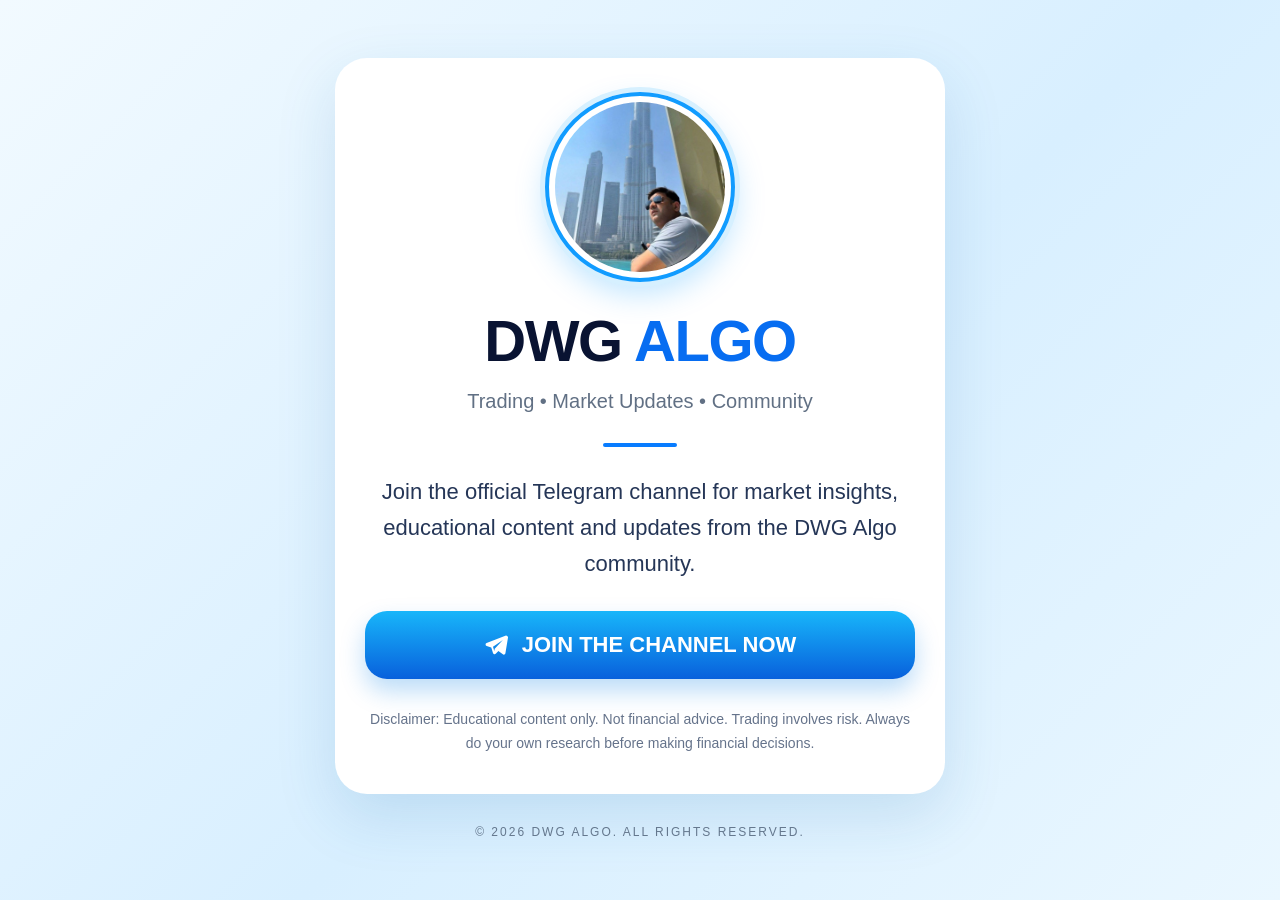
==== index.html @ 002e853b "Add files via upload" ====
<!DOCTYPE html>
<html lang="en">
<head>
  <meta charset="UTF-8" />
  <meta name="viewport" content="width=device-width, initial-scale=1.0" />
  <meta name="theme-color" content="#e9f6ff" />
  <meta name="description" content="Join the DWG Algo Telegram community for market updates and educational content." />
  <title>DWG ALGO | Official Telegram Community</title>
  <style>
    *{box-sizing:border-box}
    body{margin:0;min-height:100vh;font-family:Arial,Helvetica,sans-serif;color:#14213e;background:linear-gradient(135deg,#f2faff 0%,#d8efff 55%,#eaf7ff 100%);display:flex;align-items:center;justify-content:center;padding:36px 16px}
    .wrap{width:min(100%,610px);text-align:center}
    .card{background:#fff;border-radius:32px;padding:34px 30px 38px;box-shadow:0 22px 60px rgba(29,109,171,.15)}
    .avatar-ring{width:190px;height:190px;margin:0 auto 25px;padding:6px;border:4px solid #119cff;border-radius:50%;box-shadow:0 0 0 5px #d6f0ff,0 12px 30px rgba(0,151,255,.25)}
    .avatar{width:100%;height:100%;border-radius:50%;object-fit:cover;object-position:68% 67%}
    h1{font-size:clamp(35px,7vw,58px);margin:0 0 12px;font-weight:900;letter-spacing:-1.5px;color:#091332}
    h1 span{color:#076df1}
    .subtitle{color:#617084;font-size:clamp(15px,3.4vw,20px);line-height:1.5;margin:0}
    .line{height:4px;width:74px;background:#087cff;border-radius:9px;margin:27px auto}
    .description{font-size:clamp(17px,3.8vw,22px);line-height:1.65;margin:0 0 29px;color:#253657}
    .cta{display:flex;align-items:center;justify-content:center;gap:12px;text-decoration:none;background:linear-gradient(180deg,#18b6fa,#0860dc);color:#fff;font-size:clamp(16px,3.7vw,22px);font-weight:800;padding:21px 15px;border-radius:22px;box-shadow:0 12px 24px rgba(0,126,229,.27);transition:transform .15s,box-shadow .15s}
    .cta:hover{transform:translateY(-2px);box-shadow:0 15px 28px rgba(0,126,229,.32)}
    .cta svg{width:26px;height:26px;fill:currentColor;flex-shrink:0}
    .disclaimer{color:#65738b;font-size:14px;line-height:1.7;margin:29px 0 0}
    footer{margin-top:28px;color:#64778d;letter-spacing:2px;font-size:12px;line-height:1.7}
    @media(max-width:440px){body{padding:22px 13px}.card{padding:30px 21px 32px;border-radius:27px}.avatar-ring{width:166px;height:166px}.cta{border-radius:18px;padding:19px 10px}.disclaimer{font-size:12px}}
  </style>
  <!-- Meta Pixel Code -->
  <script>
  !function(f,b,e,v,n,t,s){if(f.fbq)return;n=f.fbq=function(){n.callMethod?n.callMethod.apply(n,arguments):n.queue.push(arguments)};if(!f._fbq)f._fbq=n;n.push=n;n.loaded=!0;n.version='2.0';n.queue=[];t=b.createElement(e);t.async=!0;t.src=v;s=b.getElementsByTagName(e)[0];s.parentNode.insertBefore(t,s)}(window,document,'script','https://connect.facebook.net/en_US/fbevents.js');
  fbq('init','1790759748816930');fbq('track','PageView');
  </script>
  <noscript><img height="1" width="1" style="display:none" src="https://www.facebook.com/tr?id=1790759748816930&amp;ev=PageView&amp;noscript=1" alt="" /></noscript>
  <!-- End Meta Pixel Code -->
</head>
<body>
  <main class="wrap">
    <section class="card">
      <div class="avatar-ring"><img class="avatar" src="profile.jpg" alt="DWG Algo profile" /></div>
      <h1>DWG <span>ALGO</span></h1>
      <p class="subtitle">Trading • Market Updates • Community</p>
      <div class="line"></div>
      <p class="description">Join the official Telegram channel for market insights, educational content and updates from the DWG Algo community.</p>
      <a id="telegram-join" class="cta" href="https://t.me/+jS40Zq1jppdjOWNl" target="_blank" rel="noopener noreferrer" aria-label="Join DWG Algo Telegram channel">
        <svg viewBox="0 0 24 24" aria-hidden="true"><path d="M21.4 3.6a1.6 1.6 0 0 0-1.7-.25L2.4 10.2a1.5 1.5 0 0 0 .1 2.83l4.2 1.37 1.6 5.06a1.5 1.5 0 0 0 2.5.65l2.5-2.55 4.1 3.02a1.5 1.5 0 0 0 2.37-.9l2.4-14.5a1.6 1.6 0 0 0-.77-1.58ZM8.3 13.5l9.1-6.15-7.5 8.05-.4 2.05-1.2-3.95Z"/></svg>
        JOIN THE CHANNEL NOW
      </a>
      <p class="disclaimer">Disclaimer: Educational content only. Not financial advice. Trading involves risk. Always do your own research before making financial decisions.</p>
    </section>
    <footer>© 2026 DWG ALGO. ALL RIGHTS RESERVED.</footer>
  </main>
  <script>
    document.getElementById('telegram-join').addEventListener('click',function(){
      if(typeof fbq==='function') fbq('trackCustom','TelegramJoinClick');
    });
  </script>
</body>
</html>
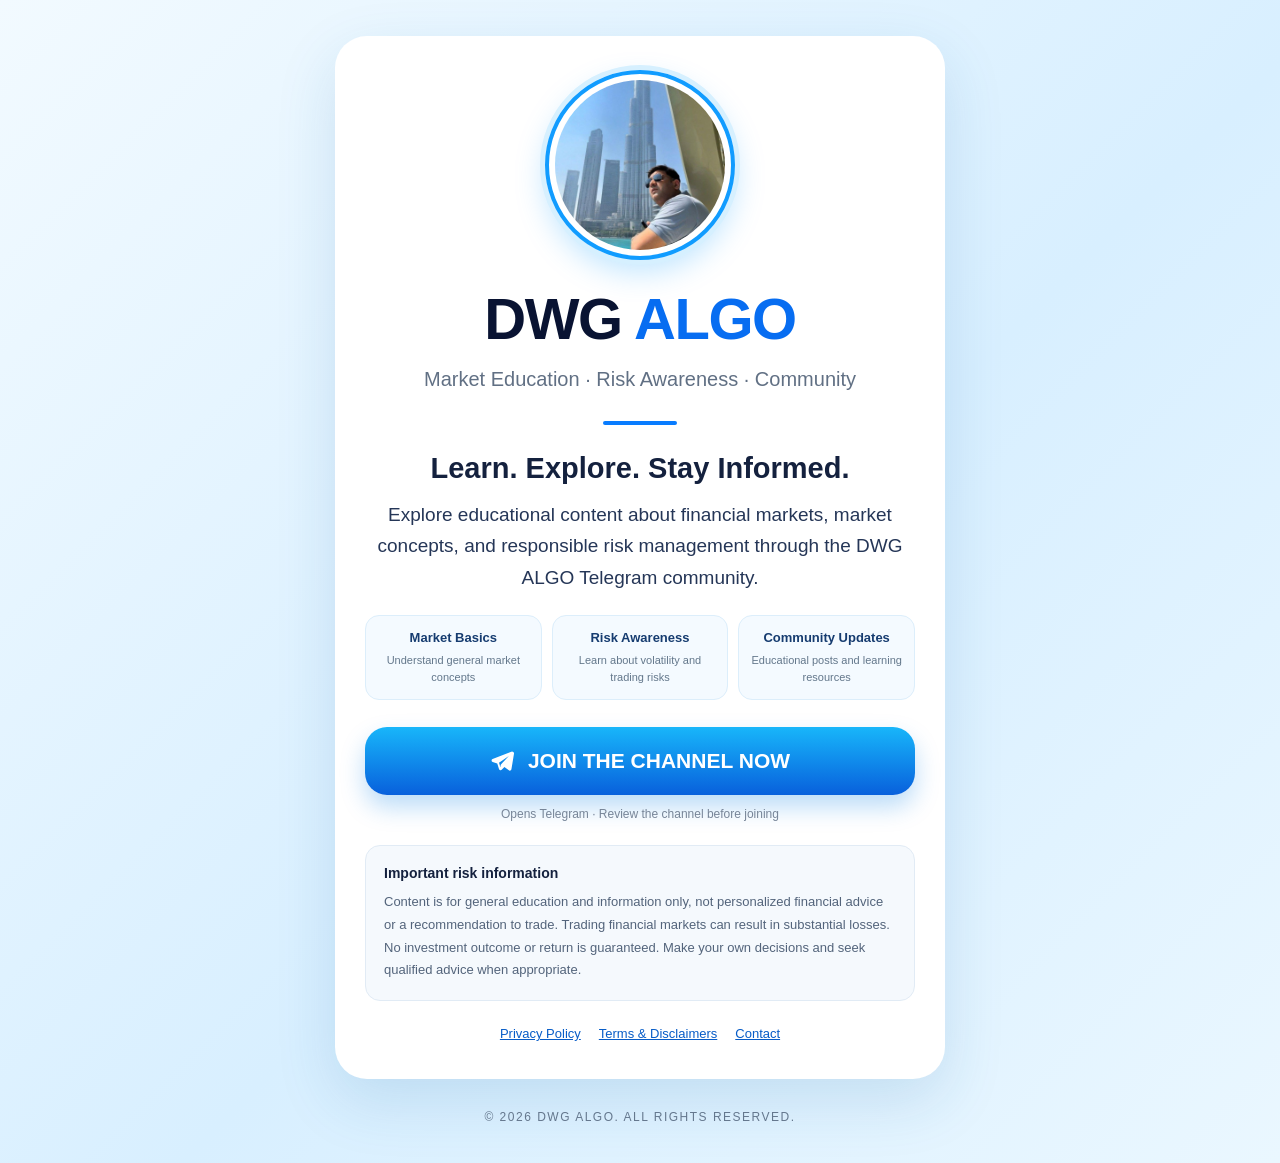
==== commit 576021b7: "Add files via upload" ====
--- a/index.html
+++ b/index.html
@@ -1,58 +1 @@
-<!DOCTYPE html>
-<html lang="en">
-<head>
-  <meta charset="UTF-8" />
-  <meta name="viewport" content="width=device-width, initial-scale=1.0" />
-  <meta name="theme-color" content="#e9f6ff" />
-  <meta name="description" content="Join the DWG Algo Telegram community for market updates and educational content." />
-  <title>DWG ALGO | Official Telegram Community</title>
-  <style>
-    *{box-sizing:border-box}
-    body{margin:0;min-height:100vh;font-family:Arial,Helvetica,sans-serif;color:#14213e;background:linear-gradient(135deg,#f2faff 0%,#d8efff 55%,#eaf7ff 100%);display:flex;align-items:center;justify-content:center;padding:36px 16px}
-    .wrap{width:min(100%,610px);text-align:center}
-    .card{background:#fff;border-radius:32px;padding:34px 30px 38px;box-shadow:0 22px 60px rgba(29,109,171,.15)}
-    .avatar-ring{width:190px;height:190px;margin:0 auto 25px;padding:6px;border:4px solid #119cff;border-radius:50%;box-shadow:0 0 0 5px #d6f0ff,0 12px 30px rgba(0,151,255,.25)}
-    .avatar{width:100%;height:100%;border-radius:50%;object-fit:cover;object-position:68% 67%}
-    h1{font-size:clamp(35px,7vw,58px);margin:0 0 12px;font-weight:900;letter-spacing:-1.5px;color:#091332}
-    h1 span{color:#076df1}
-    .subtitle{color:#617084;font-size:clamp(15px,3.4vw,20px);line-height:1.5;margin:0}
-    .line{height:4px;width:74px;background:#087cff;border-radius:9px;margin:27px auto}
-    .description{font-size:clamp(17px,3.8vw,22px);line-height:1.65;margin:0 0 29px;color:#253657}
-    .cta{display:flex;align-items:center;justify-content:center;gap:12px;text-decoration:none;background:linear-gradient(180deg,#18b6fa,#0860dc);color:#fff;font-size:clamp(16px,3.7vw,22px);font-weight:800;padding:21px 15px;border-radius:22px;box-shadow:0 12px 24px rgba(0,126,229,.27);transition:transform .15s,box-shadow .15s}
-    .cta:hover{transform:translateY(-2px);box-shadow:0 15px 28px rgba(0,126,229,.32)}
-    .cta svg{width:26px;height:26px;fill:currentColor;flex-shrink:0}
-    .disclaimer{color:#65738b;font-size:14px;line-height:1.7;margin:29px 0 0}
-    footer{margin-top:28px;color:#64778d;letter-spacing:2px;font-size:12px;line-height:1.7}
-    @media(max-width:440px){body{padding:22px 13px}.card{padding:30px 21px 32px;border-radius:27px}.avatar-ring{width:166px;height:166px}.cta{border-radius:18px;padding:19px 10px}.disclaimer{font-size:12px}}
-  </style>
-  <!-- Meta Pixel Code -->
-  <script>
-  !function(f,b,e,v,n,t,s){if(f.fbq)return;n=f.fbq=function(){n.callMethod?n.callMethod.apply(n,arguments):n.queue.push(arguments)};if(!f._fbq)f._fbq=n;n.push=n;n.loaded=!0;n.version='2.0';n.queue=[];t=b.createElement(e);t.async=!0;t.src=v;s=b.getElementsByTagName(e)[0];s.parentNode.insertBefore(t,s)}(window,document,'script','https://connect.facebook.net/en_US/fbevents.js');
-  fbq('init','1790759748816930');fbq('track','PageView');
-  </script>
-  <noscript><img height="1" width="1" style="display:none" src="https://www.facebook.com/tr?id=1790759748816930&amp;ev=PageView&amp;noscript=1" alt="" /></noscript>
-  <!-- End Meta Pixel Code -->
-</head>
-<body>
-  <main class="wrap">
-    <section class="card">
-      <div class="avatar-ring"><img class="avatar" src="profile.jpg" alt="DWG Algo profile" /></div>
-      <h1>DWG <span>ALGO</span></h1>
-      <p class="subtitle">Trading • Market Updates • Community</p>
-      <div class="line"></div>
-      <p class="description">Join the official Telegram channel for market insights, educational content and updates from the DWG Algo community.</p>
-      <a id="telegram-join" class="cta" href="https://t.me/+jS40Zq1jppdjOWNl" target="_blank" rel="noopener noreferrer" aria-label="Join DWG Algo Telegram channel">
-        <svg viewBox="0 0 24 24" aria-hidden="true"><path d="M21.4 3.6a1.6 1.6 0 0 0-1.7-.25L2.4 10.2a1.5 1.5 0 0 0 .1 2.83l4.2 1.37 1.6 5.06a1.5 1.5 0 0 0 2.5.65l2.5-2.55 4.1 3.02a1.5 1.5 0 0 0 2.37-.9l2.4-14.5a1.6 1.6 0 0 0-.77-1.58ZM8.3 13.5l9.1-6.15-7.5 8.05-.4 2.05-1.2-3.95Z"/></svg>
-        JOIN THE CHANNEL NOW
-      </a>
-      <p class="disclaimer">Disclaimer: Educational content only. Not financial advice. Trading involves risk. Always do your own research before making financial decisions.</p>
-    </section>
-    <footer>© 2026 DWG ALGO. ALL RIGHTS RESERVED.</footer>
-  </main>
-  <script>
-    document.getElementById('telegram-join').addEventListener('click',function(){
-      if(typeof fbq==='function') fbq('trackCustom','TelegramJoinClick');
-    });
-  </script>
-</body>
-</html>
+<!doctype html><html lang="en"><head><meta charset="utf-8"><meta name="viewport" content="width=device-width,initial-scale=1"><meta name="theme-color" content="#e9f6ff"><meta name="description" content="DWG ALGO educational community: market education, risk awareness, and learning resources."><title>DWG ALGO | Educational Community</title><link rel="stylesheet" href="style.css"><script>!function(f,b,e,v,n,t,s){if(f.fbq)return;n=f.fbq=function(){n.callMethod?n.callMethod.apply(n,arguments):n.queue.push(arguments)};if(!f._fbq)f._fbq=n;n.push=n;n.loaded=!0;n.version='2.0';n.queue=[];t=b.createElement(e);t.async=!0;t.src=v;s=b.getElementsByTagName(e)[0];s.parentNode.insertBefore(t,s)}(window,document,'script','https://connect.facebook.net/en_US/fbevents.js');fbq('init','1790759748816930');fbq('track','PageView');</script><noscript><img height="1" width="1" style="display:none" src="https://www.facebook.com/tr?id=1790759748816930&amp;ev=PageView&amp;noscript=1" alt=""></noscript></head><body><main class="wrap"><section class="card"><div class="avatar-ring"><img class="avatar" src="profile.jpg" alt="DWG ALGO community profile photograph"></div><h1>DWG <span>ALGO</span></h1><p class="subtitle">Market Education · Risk Awareness · Community</p><div class="line"></div><h2>Learn. Explore. Stay Informed.</h2><p class="description">Explore educational content about financial markets, market concepts, and responsible risk management through the DWG ALGO Telegram community.</p><div class="topics"><div><strong>Market Basics</strong><small>Understand general market concepts</small></div><div><strong>Risk Awareness</strong><small>Learn about volatility and trading risks</small></div><div><strong>Community Updates</strong><small>Educational posts and learning resources</small></div></div><a id="telegram-join" class="cta" href="https://t.me/+jS40Zq1jppdjOWNl" target="_blank" rel="noopener noreferrer"><svg viewBox="0 0 24 24" aria-hidden="true"><path d="M21.4 3.6a1.6 1.6 0 0 0-1.7-.25L2.4 10.2a1.5 1.5 0 0 0 .1 2.83l4.2 1.37 1.6 5.06a1.5 1.5 0 0 0 2.5.65l2.5-2.55 4.1 3.02a1.5 1.5 0 0 0 2.37-.9l2.4-14.5a1.6 1.6 0 0 0-.77-1.58ZM8.3 13.5l9.1-6.15-7.5 8.05-.4 2.05-1.2-3.95Z"/></svg>JOIN THE CHANNEL NOW</a><p class="micro">Opens Telegram · Review the channel before joining</p><div class="notice"><strong>Important risk information</strong><p>Content is for general education and information only, not personalized financial advice or a recommendation to trade. Trading financial markets can result in substantial losses. No investment outcome or return is guaranteed. Make your own decisions and seek qualified advice when appropriate.</p></div><nav class="links" aria-label="Site information"><a href="privacy.html">Privacy Policy</a><a href="terms.html">Terms & Disclaimers</a><a href="contact.html">Contact</a></nav></section><footer>© 2026 DWG ALGO. ALL RIGHTS RESERVED.</footer></main><script>document.getElementById('telegram-join').addEventListener('click',function(){if(typeof fbq==='function')fbq('trackCustom','TelegramJoinClick')});</script></body></html>
--- a/style.css
+++ b/style.css
@@ -0,0 +1 @@
+*{box-sizing:border-box}body{margin:0;min-height:100vh;font-family:Arial,Helvetica,sans-serif;color:#14213e;background:linear-gradient(135deg,#f2faff 0%,#d8efff 55%,#eaf7ff 100%);display:flex;align-items:center;justify-content:center;padding:36px 16px}.wrap{width:min(100%,610px);text-align:center}.card{background:#fff;border-radius:32px;padding:34px 30px 38px;box-shadow:0 22px 60px rgba(29,109,171,.15)}.avatar-ring{width:190px;height:190px;margin:0 auto 25px;padding:6px;border:4px solid #119cff;border-radius:50%;box-shadow:0 0 0 5px #d6f0ff,0 12px 30px rgba(0,151,255,.25)}.avatar{width:100%;height:100%;border-radius:50%;object-fit:cover;object-position:68% 67%}h1{font-size:clamp(35px,7vw,58px);margin:0 0 12px;font-weight:900;letter-spacing:-1.5px;color:#091332}h1 span{color:#076df1}.subtitle{color:#617084;font-size:clamp(15px,3.4vw,20px);line-height:1.5;margin:0}.line{height:4px;width:74px;background:#087cff;border-radius:9px;margin:27px auto}h2{font-size:clamp(22px,5vw,29px);margin:0 0 14px}.description{font-size:clamp(16px,3.8vw,19px);line-height:1.65;margin:0 0 22px;color:#253657}.topics{display:grid;grid-template-columns:repeat(3,1fr);gap:10px;margin:0 0 27px}.topics div{background:#f4faff;border:1px solid #dceefb;border-radius:14px;padding:14px 8px}.topics strong{display:block;font-size:13px;color:#163c70}.topics small{display:block;margin-top:7px;color:#63778b;font-size:11px;line-height:1.5}.cta{display:flex;align-items:center;justify-content:center;gap:12px;text-decoration:none;background:linear-gradient(180deg,#18b6fa,#0860dc);color:#fff;font-size:clamp(15px,3.7vw,21px);font-weight:800;padding:21px 12px;border-radius:22px;box-shadow:0 12px 24px rgba(0,126,229,.27);transition:transform .15s,box-shadow .15s}.cta:hover{transform:translateY(-2px);box-shadow:0 15px 28px rgba(0,126,229,.32)}.cta svg{width:26px;height:26px;fill:currentColor;flex-shrink:0}.micro{font-size:12px;color:#778598}.notice{text-align:left;background:#f5f9fd;border:1px solid #e1ebf5;padding:18px;border-radius:15px;margin-top:24px}.notice strong{font-size:14px}.notice p{font-size:13px;line-height:1.75;color:#53647b;margin:9px 0 0}.links{display:flex;justify-content:center;flex-wrap:wrap;gap:12px 18px;margin-top:25px}.links a,.back{color:#075cc7;font-size:13px;text-decoration:underline}footer{margin-top:28px;color:#64778d;letter-spacing:1.5px;font-size:12px;line-height:1.7}.page{text-align:left}.page h1{font-size:31px;letter-spacing:0}.page h2{font-size:18px;margin-top:26px}.page p,.page li{font-size:15px;line-height:1.75;color:#45566e}.page ul{padding-left:20px}@media(max-width:440px){body{padding:22px 13px}.card{padding:30px 21px 32px;border-radius:27px}.avatar-ring{width:166px;height:166px}.cta{border-radius:18px;padding:19px 10px}.topics{gap:6px}.topics div{padding:11px 5px}.topics strong{font-size:11px}.topics small{font-size:10px}}
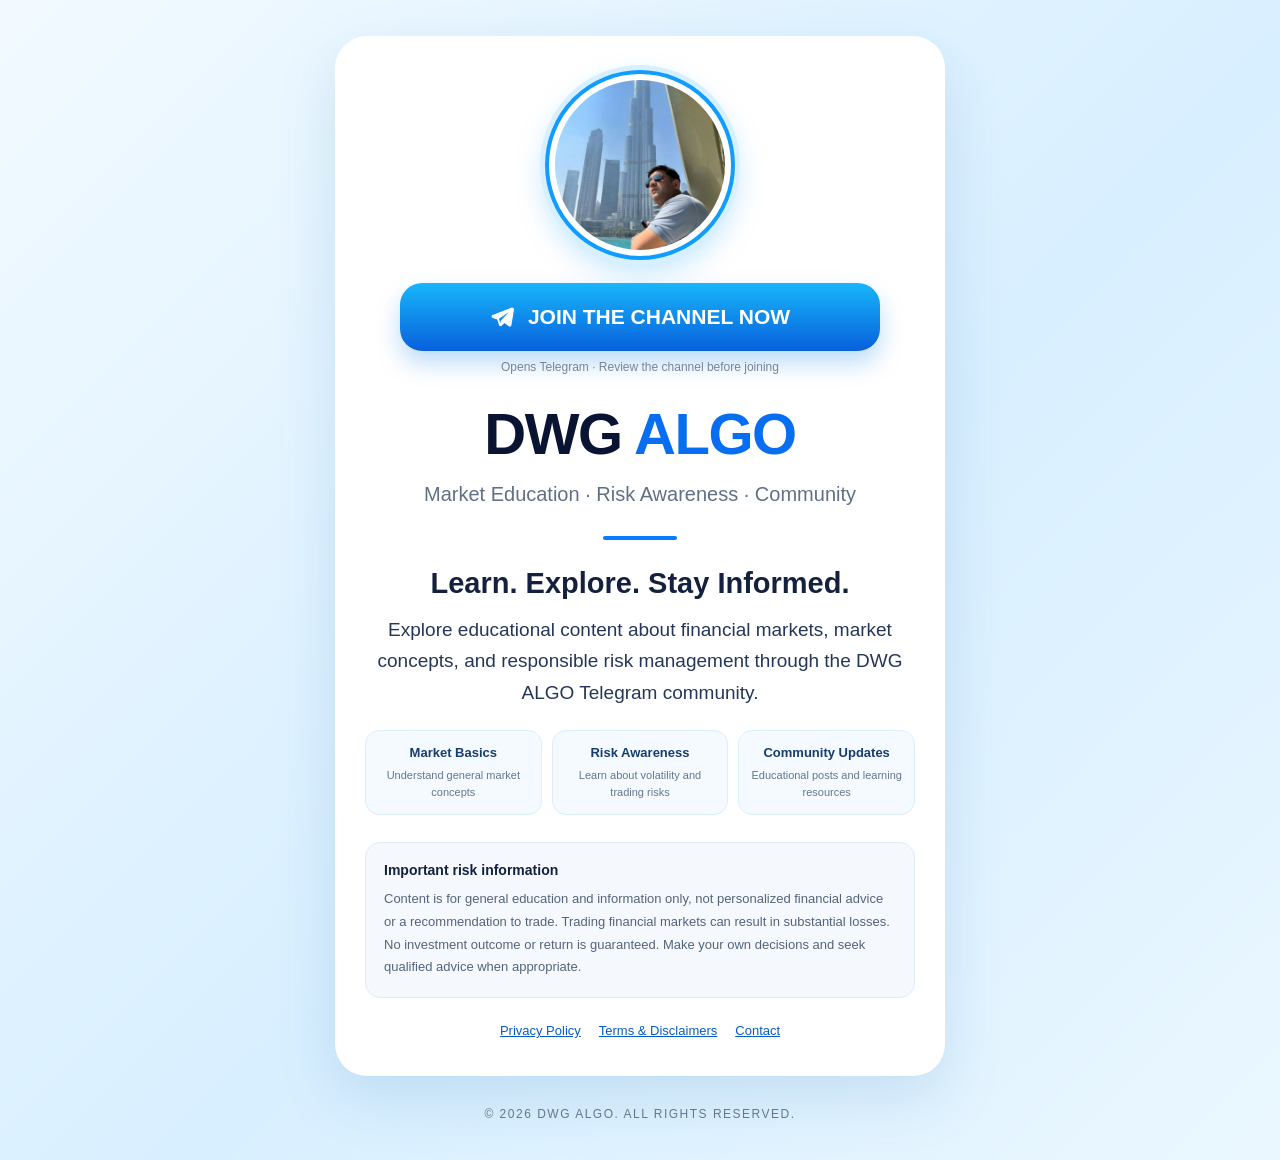
==== commit 9f450ee0: "Add files via upload" ====
--- a/index.html
+++ b/index.html
@@ -1 +1 @@
-<!doctype html><html lang="en"><head><meta charset="utf-8"><meta name="viewport" content="width=device-width,initial-scale=1"><meta name="theme-color" content="#e9f6ff"><meta name="description" content="DWG ALGO educational community: market education, risk awareness, and learning resources."><title>DWG ALGO | Educational Community</title><link rel="stylesheet" href="style.css"><script>!function(f,b,e,v,n,t,s){if(f.fbq)return;n=f.fbq=function(){n.callMethod?n.callMethod.apply(n,arguments):n.queue.push(arguments)};if(!f._fbq)f._fbq=n;n.push=n;n.loaded=!0;n.version='2.0';n.queue=[];t=b.createElement(e);t.async=!0;t.src=v;s=b.getElementsByTagName(e)[0];s.parentNode.insertBefore(t,s)}(window,document,'script','https://connect.facebook.net/en_US/fbevents.js');fbq('init','1790759748816930');fbq('track','PageView');</script><noscript><img height="1" width="1" style="display:none" src="https://www.facebook.com/tr?id=1790759748816930&amp;ev=PageView&amp;noscript=1" alt=""></noscript></head><body><main class="wrap"><section class="card"><div class="avatar-ring"><img class="avatar" src="profile.jpg" alt="DWG ALGO community profile photograph"></div><h1>DWG <span>ALGO</span></h1><p class="subtitle">Market Education · Risk Awareness · Community</p><div class="line"></div><h2>Learn. Explore. Stay Informed.</h2><p class="description">Explore educational content about financial markets, market concepts, and responsible risk management through the DWG ALGO Telegram community.</p><div class="topics"><div><strong>Market Basics</strong><small>Understand general market concepts</small></div><div><strong>Risk Awareness</strong><small>Learn about volatility and trading risks</small></div><div><strong>Community Updates</strong><small>Educational posts and learning resources</small></div></div><a id="telegram-join" class="cta" href="https://t.me/+jS40Zq1jppdjOWNl" target="_blank" rel="noopener noreferrer"><svg viewBox="0 0 24 24" aria-hidden="true"><path d="M21.4 3.6a1.6 1.6 0 0 0-1.7-.25L2.4 10.2a1.5 1.5 0 0 0 .1 2.83l4.2 1.37 1.6 5.06a1.5 1.5 0 0 0 2.5.65l2.5-2.55 4.1 3.02a1.5 1.5 0 0 0 2.37-.9l2.4-14.5a1.6 1.6 0 0 0-.77-1.58ZM8.3 13.5l9.1-6.15-7.5 8.05-.4 2.05-1.2-3.95Z"/></svg>JOIN THE CHANNEL NOW</a><p class="micro">Opens Telegram · Review the channel before joining</p><div class="notice"><strong>Important risk information</strong><p>Content is for general education and information only, not personalized financial advice or a recommendation to trade. Trading financial markets can result in substantial losses. No investment outcome or return is guaranteed. Make your own decisions and seek qualified advice when appropriate.</p></div><nav class="links" aria-label="Site information"><a href="privacy.html">Privacy Policy</a><a href="terms.html">Terms & Disclaimers</a><a href="contact.html">Contact</a></nav></section><footer>© 2026 DWG ALGO. ALL RIGHTS RESERVED.</footer></main><script>document.getElementById('telegram-join').addEventListener('click',function(){if(typeof fbq==='function')fbq('trackCustom','TelegramJoinClick')});</script></body></html>
+<!doctype html><html lang="en"><head><meta charset="utf-8"><meta name="viewport" content="width=device-width,initial-scale=1"><meta name="theme-color" content="#e9f6ff"><meta name="description" content="DWG ALGO educational community: market education, risk awareness, and learning resources."><title>DWG ALGO | Educational Community</title><link rel="stylesheet" href="style.css"><script>!function(f,b,e,v,n,t,s){if(f.fbq)return;n=f.fbq=function(){n.callMethod?n.callMethod.apply(n,arguments):n.queue.push(arguments)};if(!f._fbq)f._fbq=n;n.push=n;n.loaded=!0;n.version='2.0';n.queue=[];t=b.createElement(e);t.async=!0;t.src=v;s=b.getElementsByTagName(e)[0];s.parentNode.insertBefore(t,s)}(window,document,'script','https://connect.facebook.net/en_US/fbevents.js');fbq('init','1790759748816930');fbq('track','PageView');</script><noscript><img height="1" width="1" style="display:none" src="https://www.facebook.com/tr?id=1790759748816930&amp;ev=PageView&amp;noscript=1" alt=""></noscript></head><body><main class="wrap"><section class="card"><div class="avatar-ring"><img class="avatar" src="profile.jpg" alt="DWG ALGO community profile photograph"></div><a id="telegram-join" class="cta" href="https://t.me/+jS40Zq1jppdjOWNl" target="_blank" rel="noopener noreferrer"><svg viewBox="0 0 24 24" aria-hidden="true"><path d="M21.4 3.6a1.6 1.6 0 0 0-1.7-.25L2.4 10.2a1.5 1.5 0 0 0 .1 2.83l4.2 1.37 1.6 5.06a1.5 1.5 0 0 0 2.5.65l2.5-2.55 4.1 3.02a1.5 1.5 0 0 0 2.37-.9l2.4-14.5a1.6 1.6 0 0 0-.77-1.58ZM8.3 13.5l9.1-6.15-7.5 8.05-.4 2.05-1.2-3.95Z"/></svg>JOIN THE CHANNEL NOW</a><p class="micro">Opens Telegram · Review the channel before joining</p><h1>DWG <span>ALGO</span></h1><p class="subtitle">Market Education · Risk Awareness · Community</p><div class="line"></div><h2>Learn. Explore. Stay Informed.</h2><p class="description">Explore educational content about financial markets, market concepts, and responsible risk management through the DWG ALGO Telegram community.</p><div class="topics"><div><strong>Market Basics</strong><small>Understand general market concepts</small></div><div><strong>Risk Awareness</strong><small>Learn about volatility and trading risks</small></div><div><strong>Community Updates</strong><small>Educational posts and learning resources</small></div></div><div class="notice"><strong>Important risk information</strong><p>Content is for general education and information only, not personalized financial advice or a recommendation to trade. Trading financial markets can result in substantial losses. No investment outcome or return is guaranteed. Make your own decisions and seek qualified advice when appropriate.</p></div><nav class="links" aria-label="Site information"><a href="privacy.html">Privacy Policy</a><a href="terms.html">Terms & Disclaimers</a><a href="contact.html">Contact</a></nav></section><footer>© 2026 DWG ALGO. ALL RIGHTS RESERVED.</footer></main><script>document.getElementById('telegram-join').addEventListener('click',function(){if(typeof fbq==='function')fbq('trackCustom','TelegramJoinClick')});</script></body></html>
--- a/style.css
+++ b/style.css
@@ -1 +1,5 @@
 *{box-sizing:border-box}body{margin:0;min-height:100vh;font-family:Arial,Helvetica,sans-serif;color:#14213e;background:linear-gradient(135deg,#f2faff 0%,#d8efff 55%,#eaf7ff 100%);display:flex;align-items:center;justify-content:center;padding:36px 16px}.wrap{width:min(100%,610px);text-align:center}.card{background:#fff;border-radius:32px;padding:34px 30px 38px;box-shadow:0 22px 60px rgba(29,109,171,.15)}.avatar-ring{width:190px;height:190px;margin:0 auto 25px;padding:6px;border:4px solid #119cff;border-radius:50%;box-shadow:0 0 0 5px #d6f0ff,0 12px 30px rgba(0,151,255,.25)}.avatar{width:100%;height:100%;border-radius:50%;object-fit:cover;object-position:68% 67%}h1{font-size:clamp(35px,7vw,58px);margin:0 0 12px;font-weight:900;letter-spacing:-1.5px;color:#091332}h1 span{color:#076df1}.subtitle{color:#617084;font-size:clamp(15px,3.4vw,20px);line-height:1.5;margin:0}.line{height:4px;width:74px;background:#087cff;border-radius:9px;margin:27px auto}h2{font-size:clamp(22px,5vw,29px);margin:0 0 14px}.description{font-size:clamp(16px,3.8vw,19px);line-height:1.65;margin:0 0 22px;color:#253657}.topics{display:grid;grid-template-columns:repeat(3,1fr);gap:10px;margin:0 0 27px}.topics div{background:#f4faff;border:1px solid #dceefb;border-radius:14px;padding:14px 8px}.topics strong{display:block;font-size:13px;color:#163c70}.topics small{display:block;margin-top:7px;color:#63778b;font-size:11px;line-height:1.5}.cta{display:flex;align-items:center;justify-content:center;gap:12px;text-decoration:none;background:linear-gradient(180deg,#18b6fa,#0860dc);color:#fff;font-size:clamp(15px,3.7vw,21px);font-weight:800;padding:21px 12px;border-radius:22px;box-shadow:0 12px 24px rgba(0,126,229,.27);transition:transform .15s,box-shadow .15s}.cta:hover{transform:translateY(-2px);box-shadow:0 15px 28px rgba(0,126,229,.32)}.cta svg{width:26px;height:26px;fill:currentColor;flex-shrink:0}.micro{font-size:12px;color:#778598}.notice{text-align:left;background:#f5f9fd;border:1px solid #e1ebf5;padding:18px;border-radius:15px;margin-top:24px}.notice strong{font-size:14px}.notice p{font-size:13px;line-height:1.75;color:#53647b;margin:9px 0 0}.links{display:flex;justify-content:center;flex-wrap:wrap;gap:12px 18px;margin-top:25px}.links a,.back{color:#075cc7;font-size:13px;text-decoration:underline}footer{margin-top:28px;color:#64778d;letter-spacing:1.5px;font-size:12px;line-height:1.7}.page{text-align:left}.page h1{font-size:31px;letter-spacing:0}.page h2{font-size:18px;margin-top:26px}.page p,.page li{font-size:15px;line-height:1.75;color:#45566e}.page ul{padding-left:20px}@media(max-width:440px){body{padding:22px 13px}.card{padding:30px 21px 32px;border-radius:27px}.avatar-ring{width:166px;height:166px}.cta{border-radius:18px;padding:19px 10px}.topics{gap:6px}.topics div{padding:11px 5px}.topics strong{font-size:11px}.topics small{font-size:10px}}
+/* Primary CTA directly below the profile photo */
+.avatar-ring{margin-bottom:23px}
+.avatar-ring + .cta{margin:0 auto 9px;max-width:480px}
+.avatar-ring + .cta + .micro{margin:0 0 26px}
